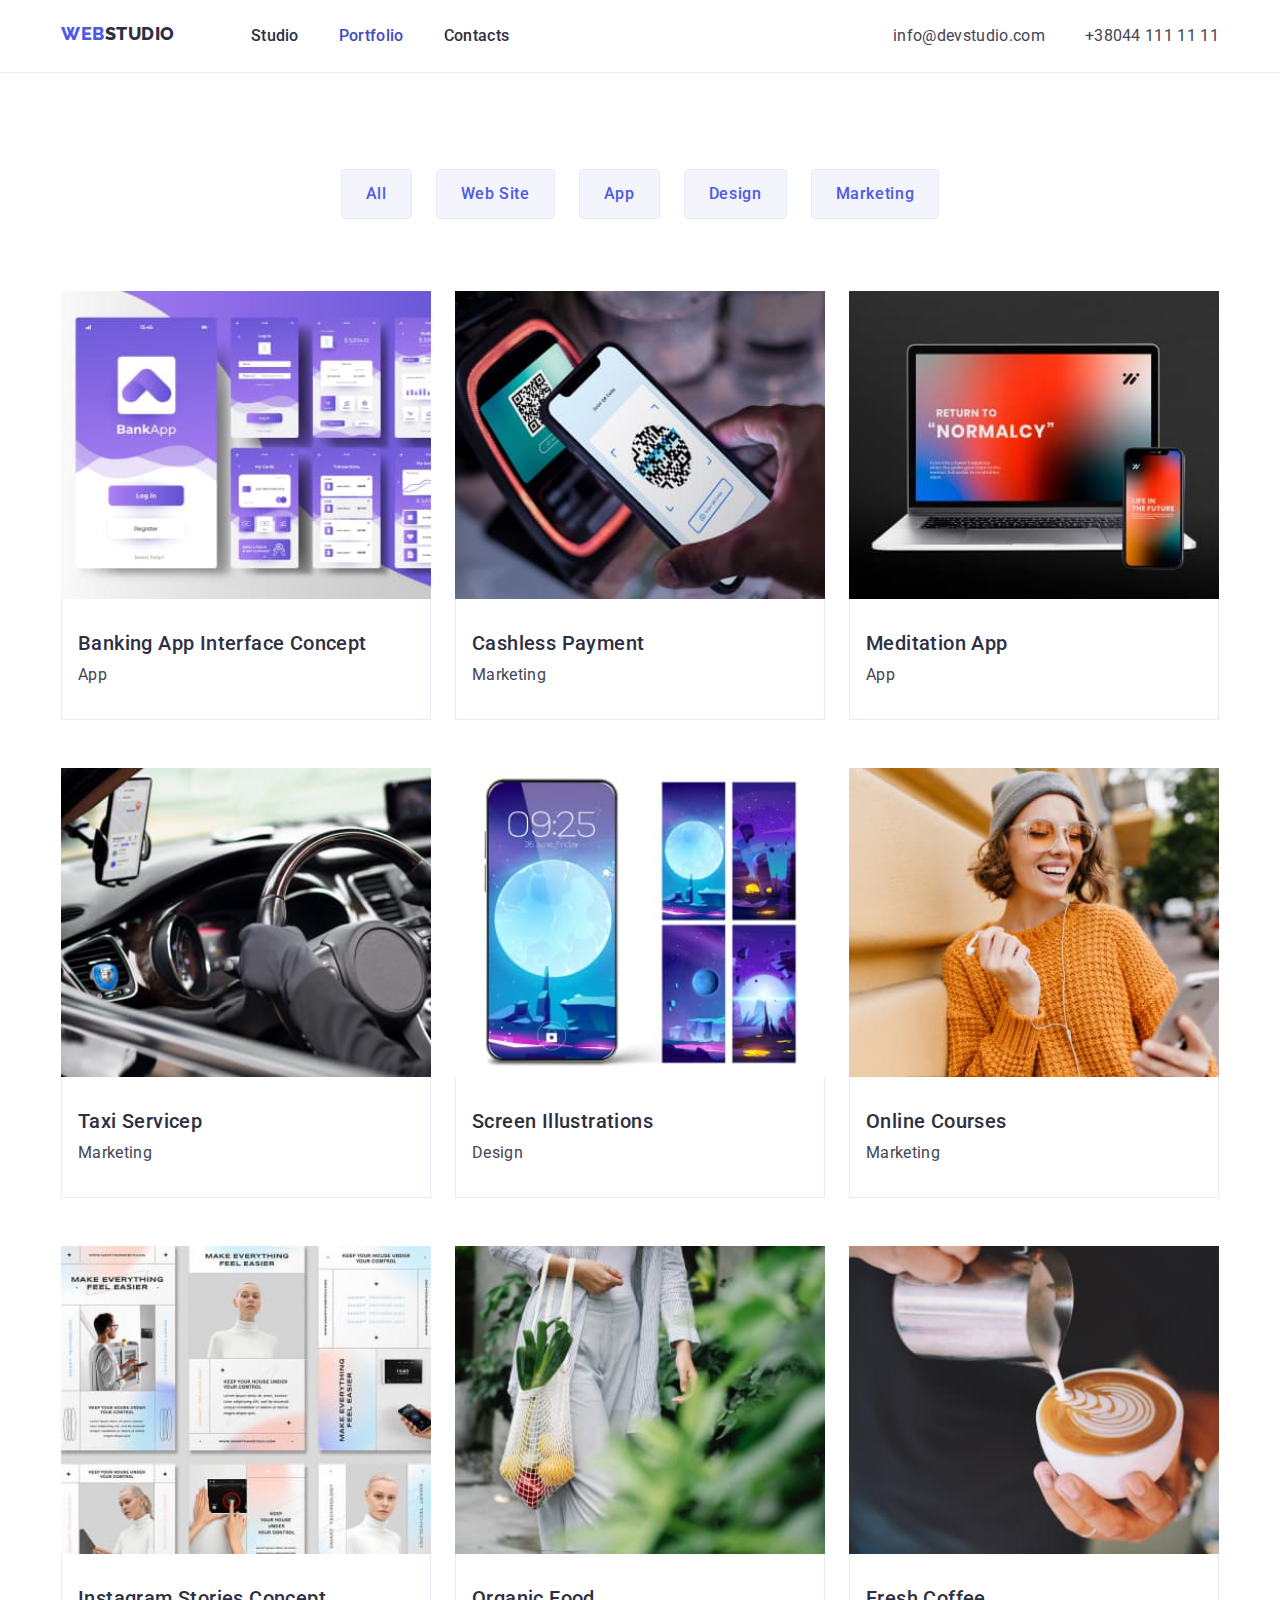
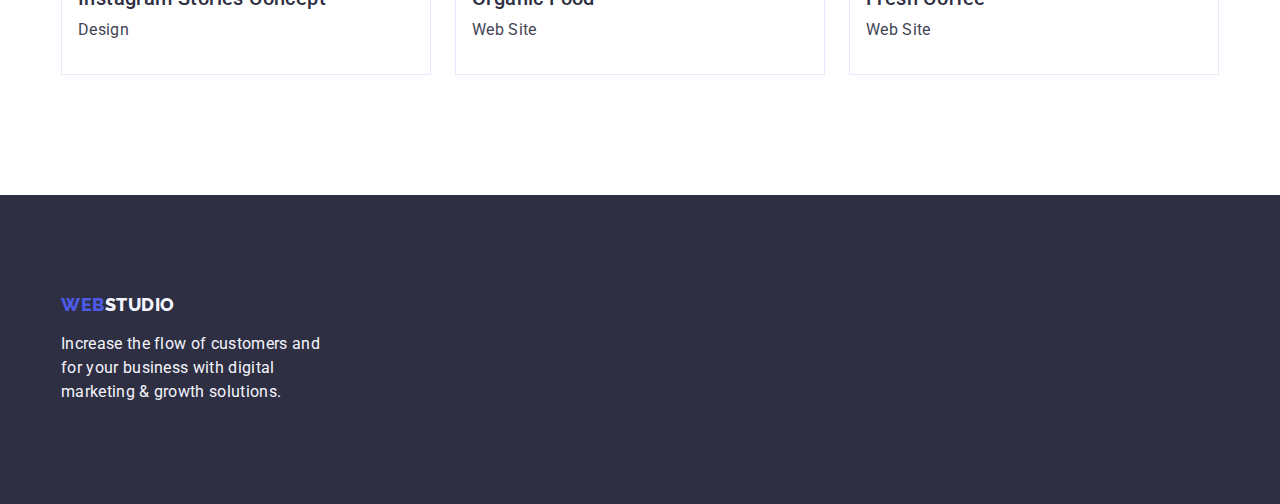
==== portfolio.html @ 0bf39c96 "copy-from-hw-03" ====
<!DOCTYPE html>
<html lang="en">
  <head>
    <meta charset="UTF-8" />
    <meta
      name="WebStudio"
      content="WebStudio Page Layout Home work for GoIT FSOn2_ph"
    />
    <title>WebStudio</title>

    <link rel="stylesheet" href="./css/styles.css" />
    <link
      rel="stylesheet"
      href="node_modules/modern-normalize/modern-normalize.css"
    />

    <link
      href="https://fonts.googleapis.com/css2?family=Raleway:wght@800&family=Roboto:wght@400;500;700;900&display=swap"
      rel="stylesheet"
    />
  </head>
  <body>
    <!-- Header Section -->

    <header class="section header-section">
      <div class="container container-header-section">
        <nav class="header-nav">
          <a class="logo" href="./index.html">
            <div class="container-logo">
              <span class="logo-web">Web</span>
              <span class="logo-studio">Studio</span>
            </div>
          </a>
          <ul class="header-nav-menu">
            <li class="header-nav-menu-item">
              <a class="header-nav-menu-item-link" href="./index.html"
                >Studio</a
              >
            </li>
            <li class="header-nav-menu-item active">
              <a class="header-nav-menu-item-link" href="./portfolio.html"
                >Portfolio</a
              >
            </li>
            <li class="header-nav-menu-item">
              <a class="header-nav-menu-item-link" href="/">Contacts </a>
            </li>
          </ul>
        </nav>
        <address class="address">
          <ul class="adress-detail-list">
            <li class="address-detail-list-item">
              <a
                class="adress-detail-list-item-link"
                href="mailto:info@devstudio.com"
                >info@devstudio.com</a
              >
            </li>
            <li class="address-detail-list-item">
              <a class="adress-detail-list-item-link" href="tel:+380441111111"
                >+38044 111 11 11</a
              >
            </li>
          </ul>
        </address>
      </div>
    </header>

    <!-- Main Section -->

    <main>
      <!-- Portfolio Filter Section -->

      <section class="section section-categories">
        <div class="container container-categories">
          <h2 class="section-categories-title">Filter Buttons</h2>
          <ul class="categories-list">
            <li class="categories-list-item">
              <button class="categories-list-item-button active" type="button">
                All
              </button>
            </li>
            <li class="categories-list-item">
              <button class="categories-list-item-button active" type="button">
                Web Site
              </button>
            </li>
            <li class="categories-list-item">
              <button class="categories-list-item-button active" type="button">
                App
              </button>
            </li>
            <li class="categories-list-item">
              <button class="categories-list-item-button active" type="button">
                Design
              </button>
            </li>
            <li class="categories-list-item">
              <button class="categories-list-item-button active" type="button">
                Marketing
              </button>
            </li>
          </ul>
        </div>
      </section>

      <!-- Portfolio Porject Card Section-->

      <section class="section section-projects">
        <div class="container container-projects">
          <h2 class="section-projects-title">Portfolio Porject Card</h2>
          <ul class="project-list">
            <li class="project-list-item">
              <img
                class="image-project-list"
                src="./images/banking-app-interface.jpg"
                alt="Banking App Interfacet"
                width="260"
              />
              <div class="container-project-content">
                <h3 class="project-list-item-title">
                  Banking App Interface Concept
                </h3>
                <p class="project-list-item-category">App</p>
              </div>
            </li>
            <li class="project-list-item">
              <img
                class="image-project-list"
                src="./images/cashless-payment.jpg"
                alt="Mobile Phone with QR Code"
                width="260"
              />
              <div class="container-project-content">
                <h3 class="project-list-item-title">Cashless Payment</h3>
                <p class="project-list-item-category">Marketing</p>
              </div>
            </li>
            <li class="project-list-item">
              <img
                class="image-project-list"
                src="./images/medication-app.jpg"
                alt="Desktop and Mobilephone with App"
                width="260"
              />
              <div class="container-project-content">
                <h3 class="project-list-item-title">Meditation App</h3>
                <p class="project-list-item-category">App</p>
              </div>
            </li>
            <li class="project-list-item">
              <img
                class="image-project-list"
                src="./images/taxi-service.jpg"
                alt="Taxi Dashboard"
                width="260"
              />
              <div class="container-project-content">
                <h3 class="project-list-item-title">Taxi Servicep</h3>
                <p class="project-list-item-category">Marketing</p>
              </div>
            </li>
            <li class="project-list-item">
              <img
                class="image-project-list"
                src="./images/screen-illustrations.jpg"
                alt="Mobilephone Screen"
                width="260"
              />
              <div class="container-project-content">
                <h3 class="project-list-item-title">Screen Illustrations</h3>
                <p class="project-list-item-category">Design</p>
              </div>
            </li>
            <li class="project-list-item">
              <img
                class="image-project-list"
                src="./images/online-courses.jpg"
                alt="A Laby Facing a Mobilephone"
                width="260"
              />
              <div class="container-project-content">
                <h3 class="project-list-item-title">Online Courses</h3>
                <p class="project-list-item-category">Marketing</p>
              </div>
            </li>
            <li class="project-list-item">
              <img
                class="image-project-list"
                src="./images/instagram-stories.jpg"
                alt="Instagram Post"
                width="260"
              />
              <div class="container-project-content">
                <h3 class="project-list-item-title">
                  Instagram Stories Concept
                </h3>
                <p class="project-list-item-category">Design</p>
              </div>
            </li>
            <li class="project-list-item">
              <img
                class="image-project-list"
                src="./images/organic-food.jpg"
                alt="Fruits in a Bag"
                width="260"
              />
              <div class="container-project-content">
                <h3 class="project-list-item-title">Organic Food</h3>
                <p class="project-list-item-category">Web Site</p>
              </div>
            </li>
            <li class="project-list-item">
              <img
                class="image-project-list"
                src="./images/fresh-coffee.jpg"
                alt="Cup of Coffee"
                width="260"
              />
              <div class="container-project-content">
                <h3 class="project-list-item-title">Fresh Coffee</h3>
                <p class="project-list-item-category">Web Site</p>
              </div>
            </li>
          </ul>
        </div>
      </section>
    </main>

    <!-- Footer Section -->

    <footer>
      <div class="container container-footer">
        <a class="logo" href="./index.html">
          <div class="container-logo">
            <span class="logo-web">Web</span>
            <span class="logo-studio-footer">Studio</span>
          </div>
        </a>
        <p class="footer-body">
          Increase the flow of customers and<br />for your business with
          digital<br />marketing & growth solutions.
        </p>
      </div>
    </footer>
  </body>
</html>
---- css/styles.css ----
*{
    margin: 0;
    padding: 0;
    box-sizing: border-box;
}
:root{
    --iris: #4d5ae5;
    --navyblue: #2e2f42;
    --black: black;
    --ocean: #404bbf;
    --white: #ffffff;
    --slate: #434455;
    --cornflower: #e7e9fc;
    --cloud: #f4f4fd;
    --green: #31d0aa;
    --lightslate: #8e8f99;
    --navybluemodal: #2e2f42;
    --grey: #2e2f42;
    --dairy: #fcfcfc;

}

/* Global Declaration */

body{
    font-family: "Roboto", sans-serif;
    color:var(--slate);
}
address{
    font-style: normal;
}
.container{
    width: 1158px;
    margin: 0 auto;
    flex-shrink: 0;
}
button{
    border: unset;
}
img{
    display: block;
    width: 100%;
}

/*Header*/

.header-section{
    border-bottom: 1px solid var(--cornflower);
    background: var(--white);
    padding: 24px 0;
}
.container-header-section{
    display: flex;
    justify-content: space-between;
    align-items: center;
}

/* Header Nav */

.header-nav{
    display: inline-flex;
    gap: 76px;
}

/* Logo */

.container-logo{
    display: inline-flex;
    align-items: center;
}
.logo{
    text-decoration: none;
    font-family: Raleway;
    font-size: 18px;
    font-weight: 800;
    line-height: 1.16em;
    letter-spacing: 0.54px;
    text-transform: uppercase;
}
.logo-web{
    color: var(--iris);
}
.logo-studio{
    color: var(--navyblue);
}

/* Header Nav Menu */

.header-nav-menu{
    list-style: none;
    display: inline-flex;
    align-items: flex-start;
    gap: 40px;
}
.header-nav-menu-item-link{
    color: var(--navyblue);
    text-decoration: none;
    /* Body Medium */
    font-size: 16px;
    font-weight: 500;
    line-height: 1.5em;
    letter-spacing: 0.32px;

}
.header-nav-menu-item-link:hover{
    color: var(--ocean);
}
.header-nav-menu-item-link:focus{
    color: var(--ocean);
}
.header-nav-menu-item-link:active{
    color: var(--ocean);
}
.header-nav-menu-item.active{
    --navyblue: #404BBF;
    color: var(--navyblue);
}

/* Header Address */

.adress-detail-list{
    list-style: none;
    display: flex;
    gap: 40px;
}
.adress-detail-list-item-link{
    /* Body */
    font-size: 16px;
    line-height: 1.5em;
    letter-spacing: 0.32px;
    color: var(--slate);
    text-decoration: none;
}
.adress-detail-list-item-link:hover{
    --slate: #404BBF;
    color: var(--slate);
}
.adress-detail-list-item-link:focus{
    --slate: #404BBF;
    color: var(--slate);
}
.adress-detail-list-item-link:active{
    --slate: #404BBF;
    color: var(--slate);
}

/* Index Main Body */ 

/* Hero Section */

.container-hero{
    display: flex;
    flex-direction: column;
    gap: 48px;
}
.hero{
    padding-top: 188px;
    padding-bottom: 188px;
    background-color: var(--navyblue);
}

.main-page-header{
    color: var(--white);
    text-align: center;
    font-size: 56px;
    line-height: 1.07em;
    letter-spacing: 1.12px;
}
.button-order-services{
    padding: 16px 32px;
    margin: 0 auto;

    cursor: pointer;
    border-radius: 4px;
    background: var(--iris);
    box-shadow: 0px 4px 4px 0px rgba(0, 0, 0, 0.15);


    /* Button Text */
    font-size: 16px;
    font-family: "Roboto", sans-serif;
    font-weight: 500;
    line-height: 1.5em;
    letter-spacing: 0.64px;
    color: var(--white);
}
.button-order-services:hover{
    background: var(--ocean);
    border-color: var(--ocean);
}
.button-order-services:focus{
    background: var(--ocean);
    border-color: var(--ocean);
}
.button-order-services:active{
    background: var(--ocean);
    border-color: var(--ocean);
}

/* Feature Section */

.section-features{
    padding-top: 120px;
    padding-bottom: 120px;
}
.container-features{
    display: flex;
}
.section-features-title{
    display: none;
}
.feature-list{
    list-style: none;
    display: inline-flex;
    gap: 24px;
}
.feature-list-item-title{
    /* Header 3 */
    margin-bottom: 8px;
    font-size: 20px;
    font-weight: 500;
    line-height: 1.2em;
    letter-spacing: 0.4px;
    color: var(--navyblue);
}
.feature-list-item-body{
    /* Body */
    color: var(--slate);
    font-size: 16px;
    line-height: 1.5em;
    letter-spacing: 0.32px;
}

/* What are we doing Section */

.container-services{
    display: block;
}
.section-services{
    padding-bottom: 120px;
}
.services-list{
    list-style: none;
    display: flex;
    justify-content: space-between;
    gap: 24px;
}
.section-services-title{
    margin-bottom: 72px;
    color: var(--navyblue);
    text-align: center;
        /* Header 2 */
    font-size: 36px;
    line-height: 1.11em;
    letter-spacing: 0.72px;
    text-transform: capitalize;
}

/* Our Team Section */

.container-team{
    display: block;
}
.section-team{
    background-color: var(--cloud);
    padding-top: 120px;
    padding-bottom: 120px;
}
.section-team-title{
    text-align: center;
    margin-bottom: 72px;
    color: var(--navyblue);
        /* Header 2 */
    font-size: 36px;
    line-height: 1.11em;
    letter-spacing: 0.72px;
    text-transform: capitalize;
}
.team-list{
    display: flex;
    gap: 24px;
    justify-content: space-between;
    list-style: none;
}
.team-list-item{
    display: block;
    border-radius: 0px 0px 4px 4px;
    background: var(--white);
    box-shadow: 0px 2px 1px 0px 
    rgba(46, 47, 66, 0.08), 0px 1px 1px 0px 
    rgba(46, 47, 66, 0.16), 0px 1px 6px 0px
    rgba(46, 47, 66, 0.08);
}
.container-team-list-content{
    padding-top: 32px;
    padding-bottom: 32px;
}
.team-list-item-title{
    margin-bottom: 8px;
    text-align: center;
    color: var(--navyblue);
        /* Header 3 */
    font-size: 20px;
    font-weight: 500;
    line-height: 1.2em;
    letter-spacing: 0.4px;
}
.team-list-item-body{
    text-align: center;
        /* Body */
    color: var(--slate);
    font-size: 16px;
    line-height: 1.5em;
    letter-spacing: 0.32px;

}

/* Footer */

footer{
    background-color: var(--navyblue);
    padding-top: 100px;
    padding-bottom: 100px;
    padding-left: 0px;
}
.section-footer{
    display: block;
}
.footer-body{
    margin-top: 16px;
    color:var(--cloud);
        /* Body */
    font-size: 16px;
    line-height: 1.5em;
    letter-spacing: 0.32px;
}
.logo-studio-footer{
    color: var(--cloud);
    font-family: Raleway;
    font-size: 18px;
    font-weight: 800;
    line-height: 1.16em;
    letter-spacing: 0.54px;
    text-transform: uppercase;
}

/* Portfolio Page */

/* Main */

/* Filter Section */

.section-categories{
    padding-top: 96px;
    padding-bottom: 72px;
}
.container-categories{
    background-color: var(--white);
}
.section-categories-title{
    display: none;
}
.categories-list{
    display: flex;
    gap: 24px;
    justify-content: center;
    list-style: none;
}
.categories-list-item-button{
    display: flex;
    padding: 12px 24px;
    justify-content: center;
    align-items: center;

    cursor: pointer;
    border-radius: 4px;
    border: 1px solid var(--cornflower);
    background: var(--cloud);

    color: var(--iris);
    text-align: center;
        /* Button Text */
    font-size: 16px;
    font-family: "Roboto", sans-serif;
    font-weight: 500;
    line-height: 1.5em;
    letter-spacing: 0.64px;
}
.categories-list-item-button:hover{
    --iris:#FFF;
    color: var(--iris);

    background: var(--ocean);
    border-color: var(--ocean);

    box-shadow: 0px 2px 2px 0px rgba(0, 0, 0, 0.12), 
     0px 2px 1px 0px  rgba(0, 0, 0, 0.08), 
     0px 3px 1px 0px  rgba(0, 0, 0, 0.10);
}  
.categories-list-item-button:active{
    --iris: #FFF;
    color: var(--iris);

    background: var(--ocean);
    border-color: var(--ocean);

    box-shadow: 0px 2px 2px 0px rgba(0, 0, 0, 0.12),
        0px 2px 1px 0px rgba(0, 0, 0, 0.08),
        0px 3px 1px 0px rgba(0, 0, 0, 0.10);
}
.categories-list-item-button:focus{
    --iris: #FFF;
    color: var(--iris);

    background: var(--ocean);
    border-color: var(--ocean);

    box-shadow: 0px 2px 2px 0px rgba(0, 0, 0, 0.12),
        0px 2px 1px 0px rgba(0, 0, 0, 0.08),
        0px 3px 1px 0px rgba(0, 0, 0, 0.10);
}

/* Project Card Section */

.section-projects{
    padding-bottom: 120px;
    background-color: var(--white);
}
.section-projects-title{
    display: none;
}
.container-project-content{
    padding-top: 32px;
    padding-bottom: 32px;
    padding-left: 16px;
    border: 1px solid var(--cornflower);
    border-top: unset;
}
.project-list{
    display: flex;
    flex-wrap: wrap;
    justify-content: space-between;
    row-gap: 48px;
    list-style: none;
}
.project-list-item{
    width: 370px;
    gap: 24px;
    background: var(--white);
}
.project-list-item-title{
    margin-bottom: 8px;
    color: var(--navyblue);
        /* Header 3 */
    font-size: 20px;
    font-weight: 500;
    line-height: 1.2em;
    letter-spacing: 0.4px;
}
.project-list-item-category{
    /* Body */
    color: var(--slate);
    font-size: 16px;
    line-height: 1.5em;
    letter-spacing: 0.32px;
}
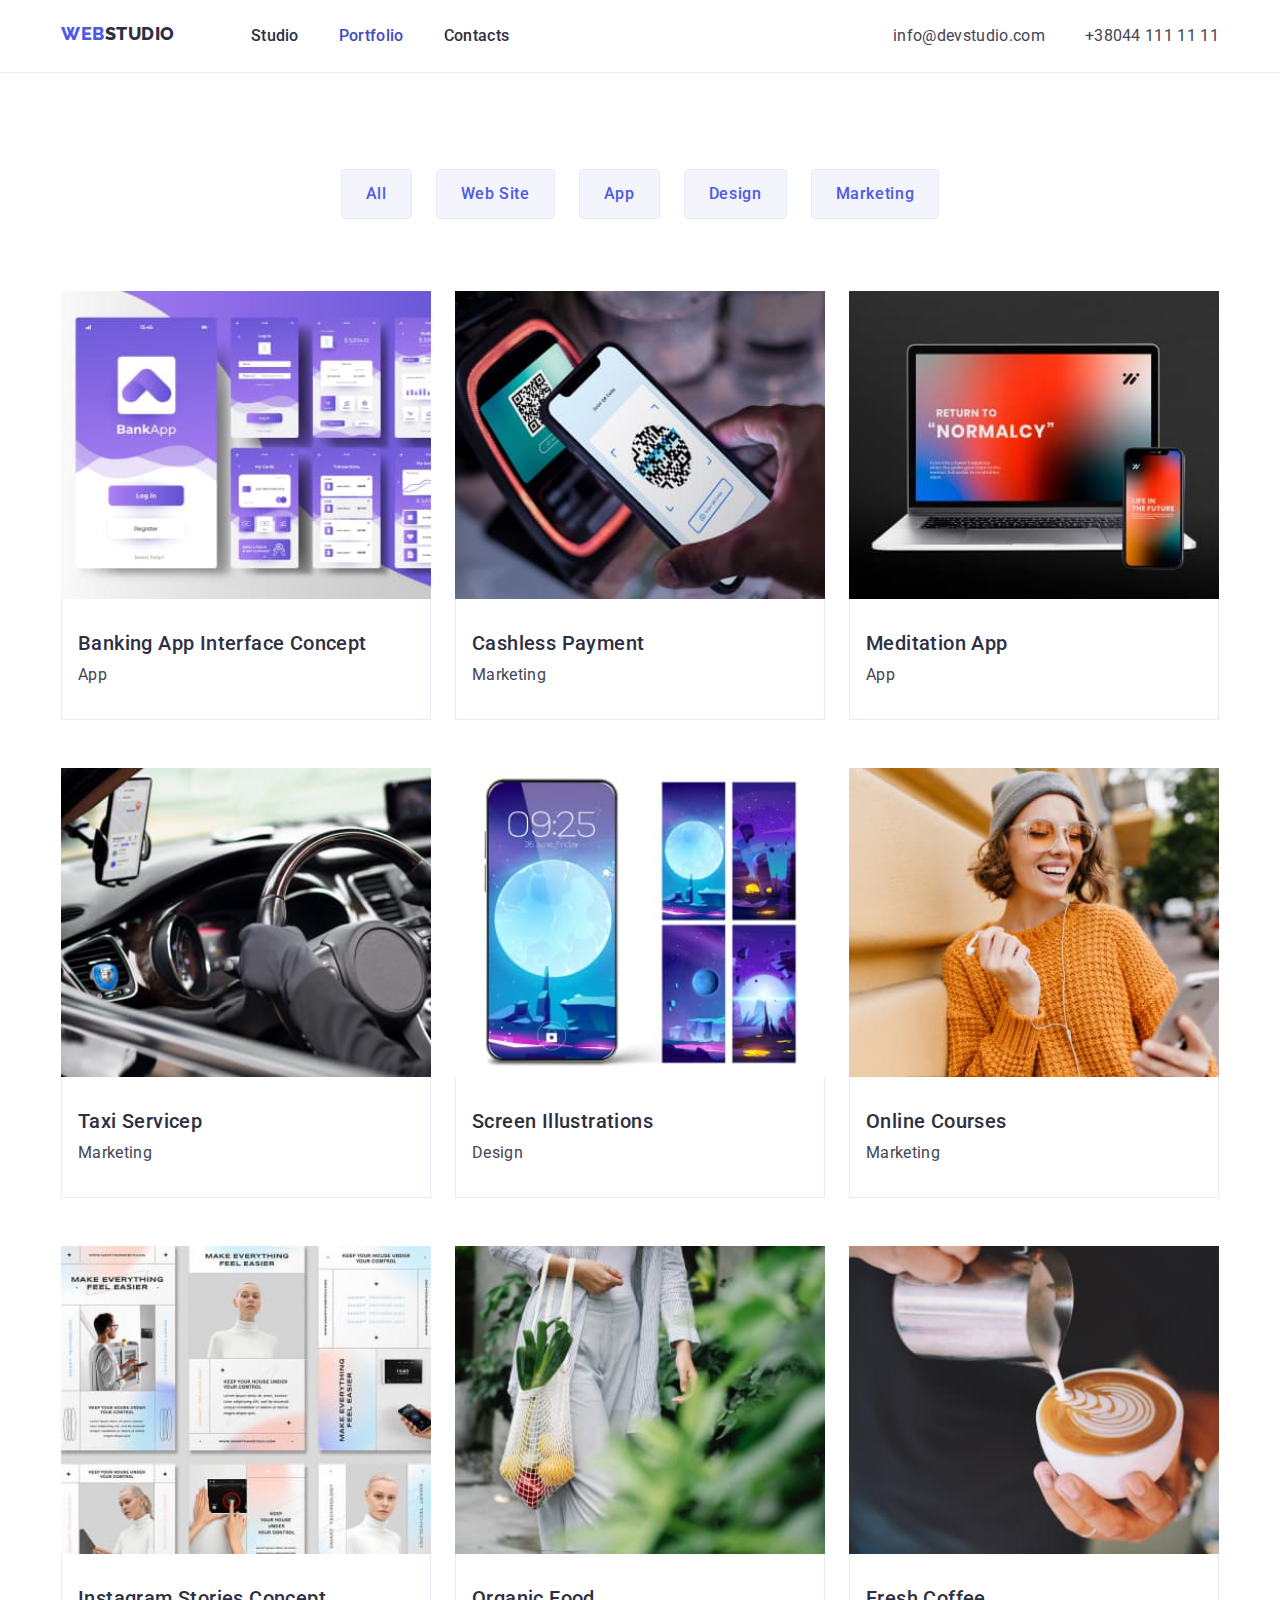
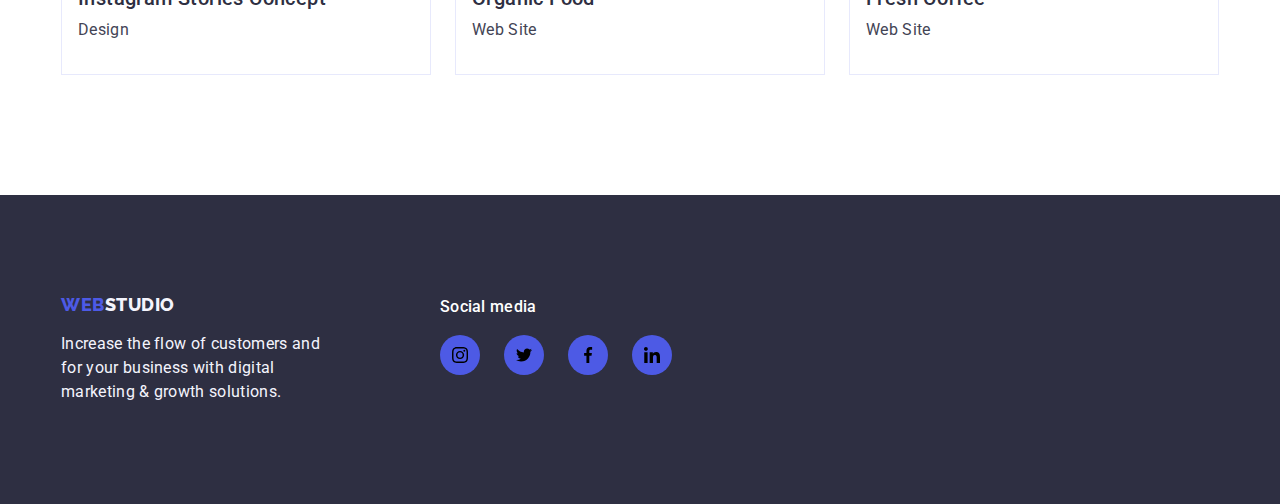
==== commit 7a3d78cb: "homework04" ====
--- a/portfolio.html
+++ b/portfolio.html
@@ -229,18 +229,45 @@
 
     <!-- Footer Section -->
 
-    <footer>
+    <footer class="section section-footer">
       <div class="container container-footer">
-        <a class="logo" href="./index.html">
-          <div class="container-logo">
-            <span class="logo-web">Web</span>
-            <span class="logo-studio-footer">Studio</span>
-          </div>
-        </a>
-        <p class="footer-body">
-          Increase the flow of customers and<br />for your business with
-          digital<br />marketing & growth solutions.
-        </p>
+        <div class="container container-tagline">
+          <a class="logo" href="./index.html">
+            <div class="container-logo">
+              <span class="logo-web">Web</span>
+              <span class="logo-studio-footer">Studio</span>
+            </div>
+          </a>
+          <p class="footer-body">
+            Increase the flow of customers and<br />for your business with
+            digital<br />marketing & growth solutions.
+          </p>
+        </div>
+        <div class="container container-socialmedia">
+          <p class="socialmedia-footer">Social media</p>
+          <ul class="socialmedia-links-footer">
+            <li class="socialmedia-links-footer-listitem">
+              <svg width="16" height="16">
+                <use href="./images/icons.svg#instagram"></use>
+              </svg>
+            </li>
+            <li class="socialmedia-links-footer-listitem">
+              <svg width="16" height="16">
+                <use href="./images/icons.svg#twitter"></use>
+              </svg>
+            </li>
+            <li class="socialmedia-links-footer-listitem">
+              <svg width="16" height="16">
+                <use href="./images/icons.svg#facebook"></use>
+              </svg>
+            </li>
+            <li class="socialmedia-links-footer-listitem">
+              <svg width="16" height="16">
+                <use href="./images/icons.svg#linkedin"></use>
+              </svg>
+            </li>
+          </ul>
+        </div>
       </div>
     </footer>
   </body>
--- a/css/styles.css
+++ b/css/styles.css
@@ -1,347 +1,485 @@
-*{
-    margin: 0;
-    padding: 0;
-    box-sizing: border-box;
-}
-:root{
-    --iris: #4d5ae5;
-    --navyblue: #2e2f42;
-    --black: black;
-    --ocean: #404bbf;
-    --white: #ffffff;
-    --slate: #434455;
-    --cornflower: #e7e9fc;
-    --cloud: #f4f4fd;
-    --green: #31d0aa;
-    --lightslate: #8e8f99;
-    --navybluemodal: #2e2f42;
-    --grey: #2e2f42;
-    --dairy: #fcfcfc;
-
+* {
+  margin: 0;
+  padding: 0;
+  box-sizing: border-box;
+}
+:root {
+  --iris: #4d5ae5;
+  --navyblue: #2e2f42;
+  --black: black;
+  --ocean: #404bbf;
+  --white: #ffffff;
+  --slate: #434455;
+  --cornflower: #e7e9fc;
+  --cloud: #f4f4fd;
+  --green: #31d0aa;
+  --lightslate: #8e8f99;
+  --navybluemodal: #2e2f42;
+  --grey: #2e2f42;
+  --dairy: #fcfcfc;
 }
 
 /* Global Declaration */
 
-body{
-    font-family: "Roboto", sans-serif;
-    color:var(--slate);
-}
-address{
-    font-style: normal;
-}
-.container{
-    width: 1158px;
-    margin: 0 auto;
-    flex-shrink: 0;
-}
-button{
-    border: unset;
-}
-img{
-    display: block;
-    width: 100%;
+body {
+  font-family: "Roboto", sans-serif;
+  color: var(--slate);
+}
+address {
+  font-style: normal;
+}
+.container {
+  width: 1158px;
+  margin: 0 auto;
+  flex-shrink: 0;
+}
+button {
+  border: unset;
+}
+img {
+  display: block;
+  width: 100%;
 }
 
 /*Header*/
 
-.header-section{
-    border-bottom: 1px solid var(--cornflower);
-    background: var(--white);
-    padding: 24px 0;
-}
-.container-header-section{
-    display: flex;
-    justify-content: space-between;
-    align-items: center;
+.header-section {
+  border-bottom: 1px solid var(--cornflower);
+  background: var(--white);
+  padding: 24px 0;
+}
+.container-header-section {
+  display: flex;
+  justify-content: space-between;
+  align-items: center;
 }
 
 /* Header Nav */
 
-.header-nav{
-    display: inline-flex;
-    gap: 76px;
+.header-nav {
+  display: inline-flex;
+  gap: 76px;
 }
 
 /* Logo */
 
-.container-logo{
-    display: inline-flex;
-    align-items: center;
-}
-.logo{
-    text-decoration: none;
-    font-family: Raleway;
-    font-size: 18px;
-    font-weight: 800;
-    line-height: 1.16em;
-    letter-spacing: 0.54px;
-    text-transform: uppercase;
-}
-.logo-web{
-    color: var(--iris);
-}
-.logo-studio{
-    color: var(--navyblue);
+.container-logo {
+  display: inline-flex;
+  align-items: center;
+}
+.logo {
+  text-decoration: none;
+  font-family: Raleway;
+  font-size: 18px;
+  font-weight: 800;
+  line-height: 1.16em;
+  letter-spacing: 0.54px;
+  text-transform: uppercase;
+}
+.logo-web {
+  color: var(--iris);
+}
+.logo-studio {
+  color: var(--navyblue);
 }
 
 /* Header Nav Menu */
 
-.header-nav-menu{
-    list-style: none;
-    display: inline-flex;
-    align-items: flex-start;
-    gap: 40px;
-}
-.header-nav-menu-item-link{
-    color: var(--navyblue);
-    text-decoration: none;
-    /* Body Medium */
-    font-size: 16px;
-    font-weight: 500;
-    line-height: 1.5em;
-    letter-spacing: 0.32px;
-
-}
-.header-nav-menu-item-link:hover{
-    color: var(--ocean);
-}
-.header-nav-menu-item-link:focus{
-    color: var(--ocean);
-}
-.header-nav-menu-item-link:active{
-    color: var(--ocean);
-}
-.header-nav-menu-item.active{
-    --navyblue: #404BBF;
-    color: var(--navyblue);
+.header-nav-menu {
+  list-style: none;
+  display: inline-flex;
+  align-items: flex-start;
+  gap: 40px;
+}
+.header-nav-menu-item-link {
+  color: var(--navyblue);
+  text-decoration: none;
+  /* Body Medium */
+  font-size: 16px;
+  font-weight: 500;
+  line-height: 1.5em;
+  letter-spacing: 0.32px;
+}
+.header-nav-menu-item-link:hover {
+  color: var(--ocean);
+}
+.header-nav-menu-item-link:focus {
+  color: var(--ocean);
+}
+.header-nav-menu-item-link:active {
+  color: var(--ocean);
+}
+.header-nav-menu-item.active {
+  --navyblue: #404bbf;
+  color: var(--navyblue);
 }
 
 /* Header Address */
 
-.adress-detail-list{
-    list-style: none;
-    display: flex;
-    gap: 40px;
-}
-.adress-detail-list-item-link{
-    /* Body */
-    font-size: 16px;
-    line-height: 1.5em;
-    letter-spacing: 0.32px;
-    color: var(--slate);
-    text-decoration: none;
-}
-.adress-detail-list-item-link:hover{
-    --slate: #404BBF;
-    color: var(--slate);
-}
-.adress-detail-list-item-link:focus{
-    --slate: #404BBF;
-    color: var(--slate);
-}
-.adress-detail-list-item-link:active{
-    --slate: #404BBF;
-    color: var(--slate);
-}
-
-/* Index Main Body */ 
+.adress-detail-list {
+  list-style: none;
+  display: flex;
+  gap: 40px;
+}
+.adress-detail-list-item-link {
+  /* Body */
+  font-size: 16px;
+  line-height: 1.5em;
+  letter-spacing: 0.32px;
+  color: var(--slate);
+  text-decoration: none;
+}
+.adress-detail-list-item-link:hover {
+  --slate: #404bbf;
+  color: var(--slate);
+}
+.adress-detail-list-item-link:focus {
+  --slate: #404bbf;
+  color: var(--slate);
+}
+.adress-detail-list-item-link:active {
+  --slate: #404bbf;
+  color: var(--slate);
+}
+
+/* Index Main Body */
 
 /* Hero Section */
 
-.container-hero{
-    display: flex;
-    flex-direction: column;
-    gap: 48px;
-}
-.hero{
-    padding-top: 188px;
-    padding-bottom: 188px;
-    background-color: var(--navyblue);
-}
-
-.main-page-header{
-    color: var(--white);
-    text-align: center;
-    font-size: 56px;
-    line-height: 1.07em;
-    letter-spacing: 1.12px;
-}
-.button-order-services{
-    padding: 16px 32px;
-    margin: 0 auto;
-
-    cursor: pointer;
-    border-radius: 4px;
-    background: var(--iris);
-    box-shadow: 0px 4px 4px 0px rgba(0, 0, 0, 0.15);
-
-
-    /* Button Text */
-    font-size: 16px;
-    font-family: "Roboto", sans-serif;
-    font-weight: 500;
-    line-height: 1.5em;
-    letter-spacing: 0.64px;
-    color: var(--white);
-}
-.button-order-services:hover{
-    background: var(--ocean);
-    border-color: var(--ocean);
-}
-.button-order-services:focus{
-    background: var(--ocean);
-    border-color: var(--ocean);
-}
-.button-order-services:active{
-    background: var(--ocean);
-    border-color: var(--ocean);
+.container-hero {
+  display: flex;
+  flex-direction: column;
+  gap: 48px;
+}
+.hero {
+  display: flex;
+  padding-top: 188px;
+  padding-bottom: 188px;
+  background-image: linear-gradient(
+      to right,
+      rgba(46, 47, 66, 0.6),
+      rgba(46, 47, 66, 0.7)
+    ),
+    url(../images/people-office.jpg);
+  background-size: cover, contain;
+  background-position: center, center;
+  background-repeat: no-repeat, no-repeat;
+  box-shadow: 0px 4px 4px 0px rgba(0, 0, 0, 0.25);
+}
+
+.main-page-header {
+  color: var(--white);
+  text-align: center;
+  font-size: 56px;
+  line-height: 1.07em;
+  letter-spacing: 1.12px;
+}
+.button-order-services {
+  padding: 16px 32px;
+  margin: 0 auto;
+
+  cursor: pointer;
+  border-radius: 4px;
+  background: var(--iris);
+  box-shadow: 0px 4px 4px 0px rgba(0, 0, 0, 0.15);
+
+  /* Button Text */
+  font-size: 16px;
+  font-family: "Roboto", sans-serif;
+  font-weight: 500;
+  line-height: 1.5em;
+  letter-spacing: 0.64px;
+  color: var(--white);
+}
+.button-order-services:hover {
+  background: var(--ocean);
+  border-color: var(--ocean);
+}
+.button-order-services:focus {
+  background: var(--ocean);
+  border-color: var(--ocean);
+}
+.button-order-services:active {
+  background: var(--ocean);
+  border-color: var(--ocean);
 }
 
 /* Feature Section */
 
-.section-features{
-    padding-top: 120px;
-    padding-bottom: 120px;
-}
-.container-features{
-    display: flex;
-}
-.section-features-title{
-    display: none;
-}
-.feature-list{
-    list-style: none;
-    display: inline-flex;
-    gap: 24px;
-}
-.feature-list-item-title{
-    /* Header 3 */
-    margin-bottom: 8px;
-    font-size: 20px;
-    font-weight: 500;
-    line-height: 1.2em;
-    letter-spacing: 0.4px;
-    color: var(--navyblue);
-}
-.feature-list-item-body{
-    /* Body */
-    color: var(--slate);
-    font-size: 16px;
-    line-height: 1.5em;
-    letter-spacing: 0.32px;
+.section-features {
+  padding-top: 120px;
+  padding-bottom: 120px;
+}
+.container-features {
+  display: flex;
+}
+.section-features-title {
+  display: none;
+}
+.feature-list {
+  list-style: none;
+  display: inline-flex;
+  gap: 24px;
+}
+.feature-list-item {
+  width: 264;
+}
+.svg-features {
+  display: flex;
+  justify-content: center;
+  align-items: center;
+  box-sizing: content-box;
+  padding: 24px 100px;
+  border-radius: 4px;
+  background-color: var(--cloud);
+  margin-bottom: 8px;
+  fill: var(--navyblue);
+}
+.feature-list-item-title {
+  /* Header 3 */
+  margin-bottom: 8px;
+  font-size: 20px;
+  font-weight: 500;
+  line-height: 1.2em;
+  letter-spacing: 0.4px;
+  color: var(--navyblue);
+}
+.feature-list-item-body {
+  /* Body */
+  color: var(--slate);
+  font-size: 16px;
+  line-height: 1.5em;
+  letter-spacing: 0.32px;
 }
 
 /* What are we doing Section */
 
-.container-services{
-    display: block;
-}
-.section-services{
-    padding-bottom: 120px;
-}
-.services-list{
-    list-style: none;
-    display: flex;
-    justify-content: space-between;
-    gap: 24px;
-}
-.section-services-title{
-    margin-bottom: 72px;
-    color: var(--navyblue);
-    text-align: center;
-        /* Header 2 */
-    font-size: 36px;
-    line-height: 1.11em;
-    letter-spacing: 0.72px;
-    text-transform: capitalize;
+.container-services {
+  display: block;
+}
+.section-services {
+  padding-bottom: 120px;
+}
+.services-list {
+  list-style: none;
+  display: flex;
+  justify-content: space-between;
+  gap: 24px;
+}
+.section-services-title {
+  margin-bottom: 72px;
+  color: var(--navyblue);
+  text-align: center;
+  /* Header 2 */
+  font-size: 36px;
+  line-height: 1.11em;
+  letter-spacing: 0.72px;
+  text-transform: capitalize;
 }
 
 /* Our Team Section */
 
-.container-team{
-    display: block;
-}
-.section-team{
-    background-color: var(--cloud);
-    padding-top: 120px;
-    padding-bottom: 120px;
-}
-.section-team-title{
-    text-align: center;
-    margin-bottom: 72px;
-    color: var(--navyblue);
-        /* Header 2 */
-    font-size: 36px;
-    line-height: 1.11em;
-    letter-spacing: 0.72px;
-    text-transform: capitalize;
-}
-.team-list{
-    display: flex;
-    gap: 24px;
-    justify-content: space-between;
-    list-style: none;
-}
-.team-list-item{
-    display: block;
-    border-radius: 0px 0px 4px 4px;
-    background: var(--white);
-    box-shadow: 0px 2px 1px 0px 
-    rgba(46, 47, 66, 0.08), 0px 1px 1px 0px 
-    rgba(46, 47, 66, 0.16), 0px 1px 6px 0px
-    rgba(46, 47, 66, 0.08);
-}
-.container-team-list-content{
-    padding-top: 32px;
-    padding-bottom: 32px;
-}
-.team-list-item-title{
-    margin-bottom: 8px;
-    text-align: center;
-    color: var(--navyblue);
-        /* Header 3 */
-    font-size: 20px;
-    font-weight: 500;
-    line-height: 1.2em;
-    letter-spacing: 0.4px;
-}
-.team-list-item-body{
-    text-align: center;
-        /* Body */
-    color: var(--slate);
-    font-size: 16px;
-    line-height: 1.5em;
-    letter-spacing: 0.32px;
-
+.container-team {
+  display: block;
+}
+.section-team {
+  background-color: var(--cloud);
+  padding-top: 120px;
+  padding-bottom: 120px;
+}
+.section-team-title {
+  text-align: center;
+  margin-bottom: 72px;
+  color: var(--navyblue);
+  /* Header 2 */
+  font-size: 36px;
+  line-height: 1.11em;
+  letter-spacing: 0.72px;
+  text-transform: capitalize;
+}
+.team-list {
+  display: flex;
+  gap: 24px;
+  justify-content: space-between;
+  list-style: none;
+}
+.team-list-item {
+  display: block;
+  border-radius: 0px 0px 4px 4px;
+  background: var(--white);
+  box-shadow: 0px 2px 1px 0px rgba(46, 47, 66, 0.08),
+    0px 1px 1px 0px rgba(46, 47, 66, 0.16),
+    0px 1px 6px 0px rgba(46, 47, 66, 0.08);
+}
+.container-team-list-content {
+  padding-top: 32px;
+  padding-bottom: 32px;
+}
+.team-list-item-title {
+  margin-bottom: 8px;
+  text-align: center;
+  color: var(--navyblue);
+  /* Header 3 */
+  font-size: 20px;
+  font-weight: 500;
+  line-height: 1.2em;
+  letter-spacing: 0.4px;
+}
+.team-list-item-body {
+  text-align: center;
+  margin-bottom: 8px;
+  /* Body */
+  color: var(--slate);
+  font-size: 16px;
+  line-height: 1.5em;
+  letter-spacing: 0.32px;
+}
+.socialmedia-links-team {
+  list-style: none;
+  display: flex;
+  justify-content: center;
+  gap: 24px;
+}
+.socialmedia-links-team-listitem {
+  display: flex;
+  align-items: center;
+  justify-content: center;
+  width: 40px;
+  height: 40px;
+  background-color: var(--iris);
+  border-radius: 20px;
+}
+.icon-socialmedia-link {
+  fill: var(--cloud);
+}
+.socialmedia-links-team-listitem:hover {
+  background-color: var(--ocean);
+}
+.socialmedia-links-team-listitem:focus {
+  background-color: var(--ocean);
+}
+
+/* Customer Section */
+
+.section-customer {
+  background-color: var(--white);
+  padding-top: 120px;
+  padding-bottom: 120px;
+}
+.container-customer {
+  display: block;
+}
+.section-customer-title {
+  color: var(--navyblue);
+  text-align: center;
+  margin-bottom: 72px;
+
+  /* Header 2 */
+  font-size: 36px;
+  font-weight: 700;
+  line-height: 1.1em;
+  letter-spacing: 0.72px;
+  text-transform: capitalize;
+}
+.customer-list {
+  display: flex;
+  gap: 24px;
+  justify-content: space-between;
+  list-style: none;
+}
+.customer-listitem {
+  display: flex;
+  align-items: center;
+  justify-content: center;
+}
+.icon-customer {
+  box-sizing: content-box;
+  padding: 16px 32px;
+  border-radius: 4px;
+  fill: var(--lightslate);
+  border: 1px solid var(--lightslate);
+}
+.icon-customer:hover {
+  fill: var(--ocean);
+  border: 1px solid var(--ocean);
+}
+.icon-customer:focus {
+  fill: var(--ocean);
+  border: 1px solid var(--ocean);
 }
 
 /* Footer */
 
-footer{
-    background-color: var(--navyblue);
-    padding-top: 100px;
-    padding-bottom: 100px;
-    padding-left: 0px;
-}
-.section-footer{
-    display: block;
-}
-.footer-body{
-    margin-top: 16px;
-    color:var(--cloud);
-        /* Body */
-    font-size: 16px;
-    line-height: 1.5em;
-    letter-spacing: 0.32px;
-}
-.logo-studio-footer{
-    color: var(--cloud);
-    font-family: Raleway;
-    font-size: 18px;
-    font-weight: 800;
-    line-height: 1.16em;
-    letter-spacing: 0.54px;
-    text-transform: uppercase;
+footer {
+  background-color: var(--navyblue);
+}
+.section-footer {
+  padding-top: 100px;
+  padding-bottom: 100px;
+}
+.container-footer {
+  display: flex;
+  padding-left: 0px;
+  justify-content: flex-start;
+  align-items: flex-start;
+  gap: 120px;
+}
+.container-tagline {
+  display: block;
+  width: auto;
+  margin: 0;
+  padding: 0 0;
+}
+.footer-body {
+  margin-top: 16px;
+  color: var(--cloud);
+  /* Body */
+  font-size: 16px;
+  line-height: 1.5em;
+  letter-spacing: 0.32px;
+}
+.logo-studio-footer {
+  color: var(--cloud);
+  font-family: Raleway;
+  font-size: 18px;
+  font-weight: 800;
+  line-height: 1.16em;
+  letter-spacing: 0.54px;
+  text-transform: uppercase;
+}
+.container-socialmedia {
+  display: block;
+  width: auto;
+  margin: 0;
+}
+.socialmedia-footer {
+  color: var(--white);
+  margin-bottom: 16px;
+  /* Body Medium */
+  font-size: 16px;
+  font-weight: 500;
+  line-height: 1.5em;
+  letter-spacing: 0.32px;
+}
+.socialmedia-links-footer {
+  list-style: none;
+  display: flex;
+  gap: 24px;
+}
+.socialmedia-links-footer-listitem {
+  display: inline-flex;
+  align-items: center;
+  justify-content: center;
+  width: 40px;
+  height: 40px;
+  background-color: var(--iris);
+  border-radius: 20px;
+}
+.socialmedia-links-footer-listitem:hover {
+  background-color: var(--green);
+}
+.socialmedia-links-footer-listitem:focus {
+  background-color: var(--green);
 }
 
 /* Portfolio Page */
@@ -350,117 +488,120 @@
 
 /* Filter Section */
 
-.section-categories{
-    padding-top: 96px;
-    padding-bottom: 72px;
-}
-.container-categories{
-    background-color: var(--white);
-}
-.section-categories-title{
-    display: none;
-}
-.categories-list{
-    display: flex;
-    gap: 24px;
-    justify-content: center;
-    list-style: none;
-}
-.categories-list-item-button{
-    display: flex;
-    padding: 12px 24px;
-    justify-content: center;
-    align-items: center;
-
-    cursor: pointer;
-    border-radius: 4px;
-    border: 1px solid var(--cornflower);
-    background: var(--cloud);
-
-    color: var(--iris);
-    text-align: center;
-        /* Button Text */
-    font-size: 16px;
-    font-family: "Roboto", sans-serif;
-    font-weight: 500;
-    line-height: 1.5em;
-    letter-spacing: 0.64px;
-}
-.categories-list-item-button:hover{
-    --iris:#FFF;
-    color: var(--iris);
-
-    background: var(--ocean);
-    border-color: var(--ocean);
-
-    box-shadow: 0px 2px 2px 0px rgba(0, 0, 0, 0.12), 
-     0px 2px 1px 0px  rgba(0, 0, 0, 0.08), 
-     0px 3px 1px 0px  rgba(0, 0, 0, 0.10);
-}  
-.categories-list-item-button:active{
-    --iris: #FFF;
-    color: var(--iris);
-
-    background: var(--ocean);
-    border-color: var(--ocean);
-
-    box-shadow: 0px 2px 2px 0px rgba(0, 0, 0, 0.12),
-        0px 2px 1px 0px rgba(0, 0, 0, 0.08),
-        0px 3px 1px 0px rgba(0, 0, 0, 0.10);
-}
-.categories-list-item-button:focus{
-    --iris: #FFF;
-    color: var(--iris);
-
-    background: var(--ocean);
-    border-color: var(--ocean);
-
-    box-shadow: 0px 2px 2px 0px rgba(0, 0, 0, 0.12),
-        0px 2px 1px 0px rgba(0, 0, 0, 0.08),
-        0px 3px 1px 0px rgba(0, 0, 0, 0.10);
+.section-categories {
+  padding-top: 96px;
+  padding-bottom: 72px;
+}
+.container-categories {
+  background-color: var(--white);
+}
+.section-categories-title {
+  display: none;
+}
+.categories-list {
+  display: flex;
+  gap: 24px;
+  justify-content: center;
+  list-style: none;
+}
+.categories-list-item-button {
+  display: flex;
+  padding: 12px 24px;
+  justify-content: center;
+  align-items: center;
+
+  cursor: pointer;
+  border-radius: 4px;
+  border: 1px solid var(--cornflower);
+  background: var(--cloud);
+
+  color: var(--iris);
+  text-align: center;
+  /* Button Text */
+  font-size: 16px;
+  font-family: "Roboto", sans-serif;
+  font-weight: 500;
+  line-height: 1.5em;
+  letter-spacing: 0.64px;
+}
+.categories-list-item-button:hover {
+  --iris: #fff;
+  color: var(--iris);
+
+  background: var(--ocean);
+  border-color: var(--ocean);
+
+  box-shadow: 0px 2px 2px 0px rgba(0, 0, 0, 0.12),
+    0px 2px 1px 0px rgba(0, 0, 0, 0.08), 0px 3px 1px 0px rgba(0, 0, 0, 0.1);
+}
+.categories-list-item-button:active {
+  --iris: #fff;
+  color: var(--iris);
+
+  background: var(--ocean);
+  border-color: var(--ocean);
+
+  box-shadow: 0px 2px 2px 0px rgba(0, 0, 0, 0.12),
+    0px 2px 1px 0px rgba(0, 0, 0, 0.08), 0px 3px 1px 0px rgba(0, 0, 0, 0.1);
+}
+.categories-list-item-button:focus {
+  --iris: #fff;
+  color: var(--iris);
+
+  background: var(--ocean);
+  border-color: var(--ocean);
+
+  box-shadow: 0px 2px 2px 0px rgba(0, 0, 0, 0.12),
+    0px 2px 1px 0px rgba(0, 0, 0, 0.08), 0px 3px 1px 0px rgba(0, 0, 0, 0.1);
 }
 
 /* Project Card Section */
 
-.section-projects{
-    padding-bottom: 120px;
-    background-color: var(--white);
-}
-.section-projects-title{
-    display: none;
-}
-.container-project-content{
-    padding-top: 32px;
-    padding-bottom: 32px;
-    padding-left: 16px;
-    border: 1px solid var(--cornflower);
-    border-top: unset;
-}
-.project-list{
-    display: flex;
-    flex-wrap: wrap;
-    justify-content: space-between;
-    row-gap: 48px;
-    list-style: none;
-}
-.project-list-item{
-    width: 370px;
-    gap: 24px;
-    background: var(--white);
-}
-.project-list-item-title{
-    margin-bottom: 8px;
-    color: var(--navyblue);
-        /* Header 3 */
-    font-size: 20px;
-    font-weight: 500;
-    line-height: 1.2em;
-    letter-spacing: 0.4px;
-}
-.project-list-item-category{
-    /* Body */
-    color: var(--slate);
-    font-size: 16px;
-    line-height: 1.5em;
-    letter-spacing: 0.32px;
-}
+.section-projects {
+  padding-bottom: 120px;
+  background-color: var(--white);
+}
+.section-projects-title {
+  display: none;
+}
+.project-list {
+  display: flex;
+  flex-wrap: wrap;
+  justify-content: space-between;
+  row-gap: 48px;
+  list-style: none;
+}
+.project-list-item {
+  width: 370px;
+  background: var(--white);
+}
+.project-list-item:hover {
+  border: 1px solid var(--CLOUD, #f4f4fd);
+  background: var(--WHITE, #fff);
+  box-shadow: 0px 2px 1px 0px rgba(46, 47, 66, 0.08),
+    0px 1px 1px 0px rgba(46, 47, 66, 0.16),
+    0px 1px 6px 0px rgba(46, 47, 66, 0.08);
+}
+.container-project-content {
+  padding-top: 32px;
+  padding-bottom: 32px;
+  padding-left: 16px;
+  border: 1px solid var(--cornflower);
+  border-top: unset;
+}
+.project-list-item-title {
+  margin-bottom: 8px;
+  color: var(--navyblue);
+  /* Header 3 */
+  font-size: 20px;
+  font-weight: 500;
+  line-height: 1.2em;
+  letter-spacing: 0.4px;
+}
+.project-list-item-category {
+  /* Body */
+  color: var(--slate);
+  font-size: 16px;
+  line-height: 1.5em;
+  letter-spacing: 0.32px;
+}
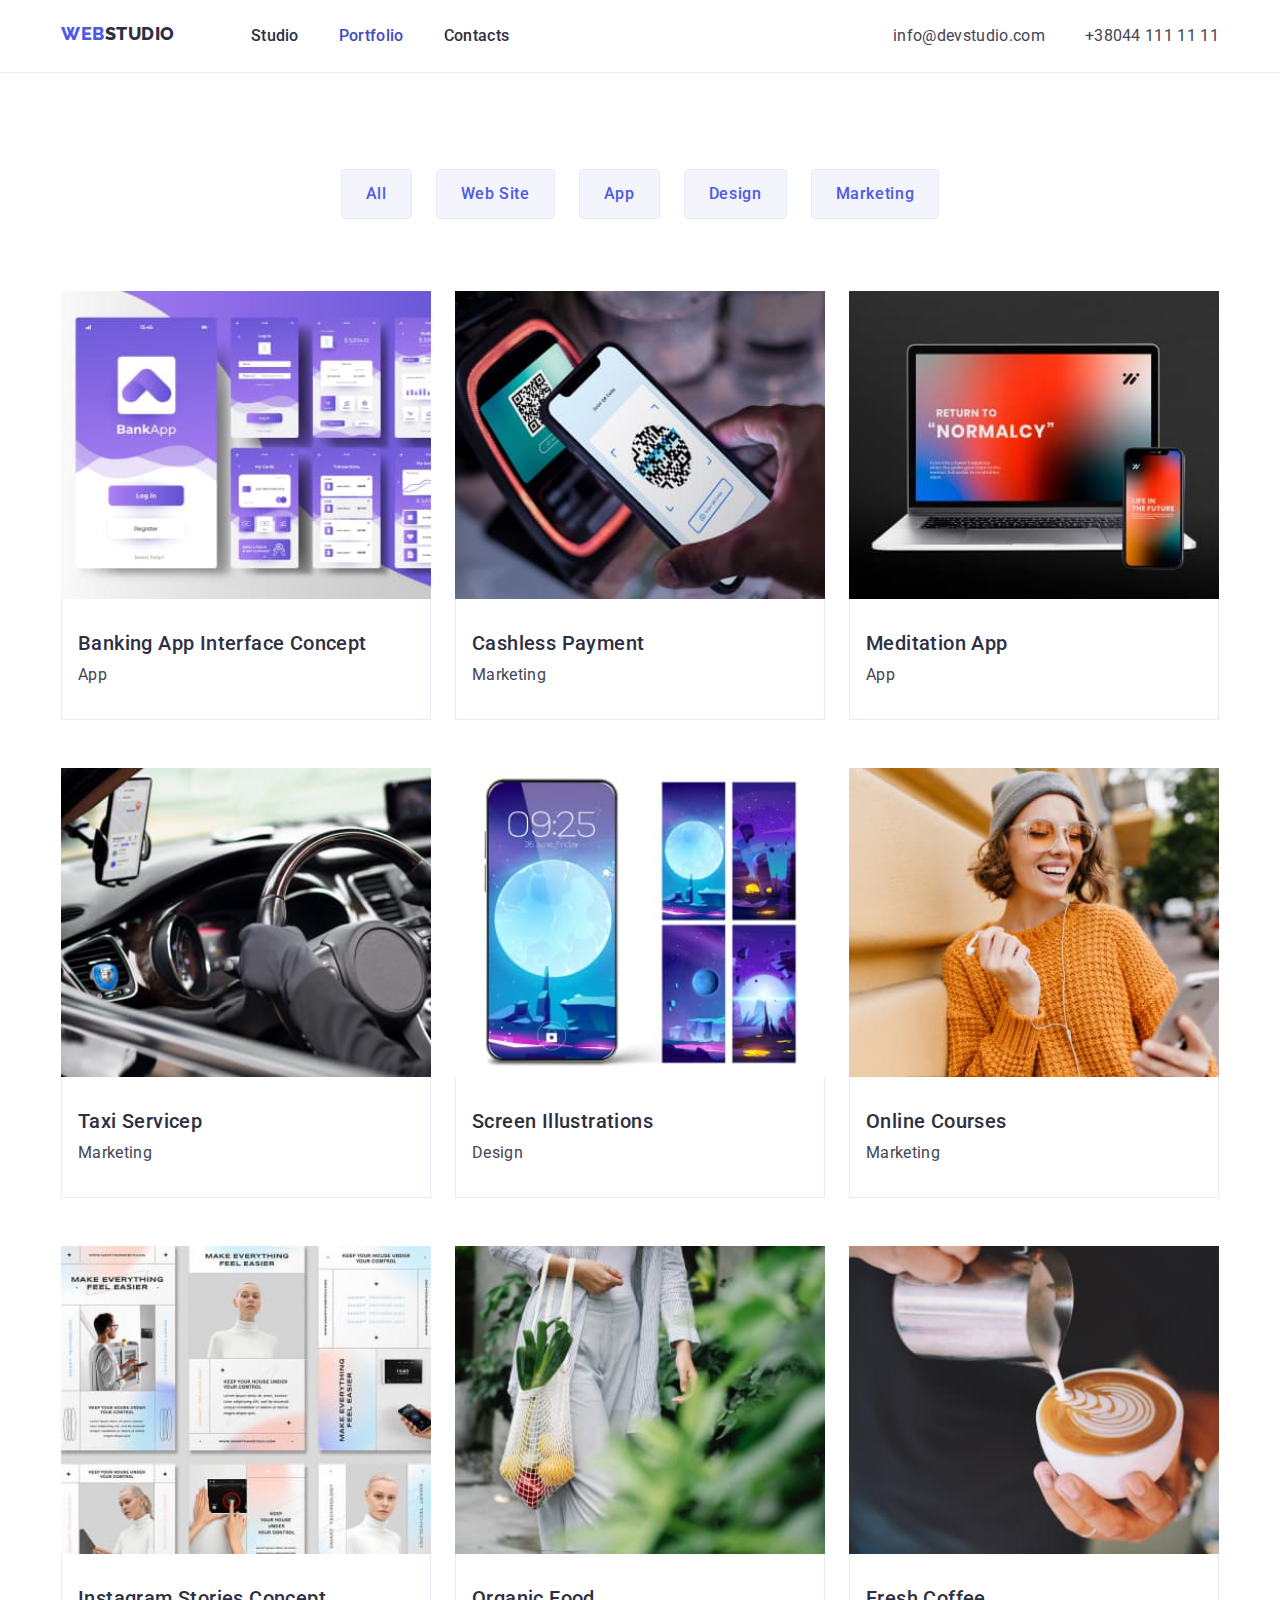
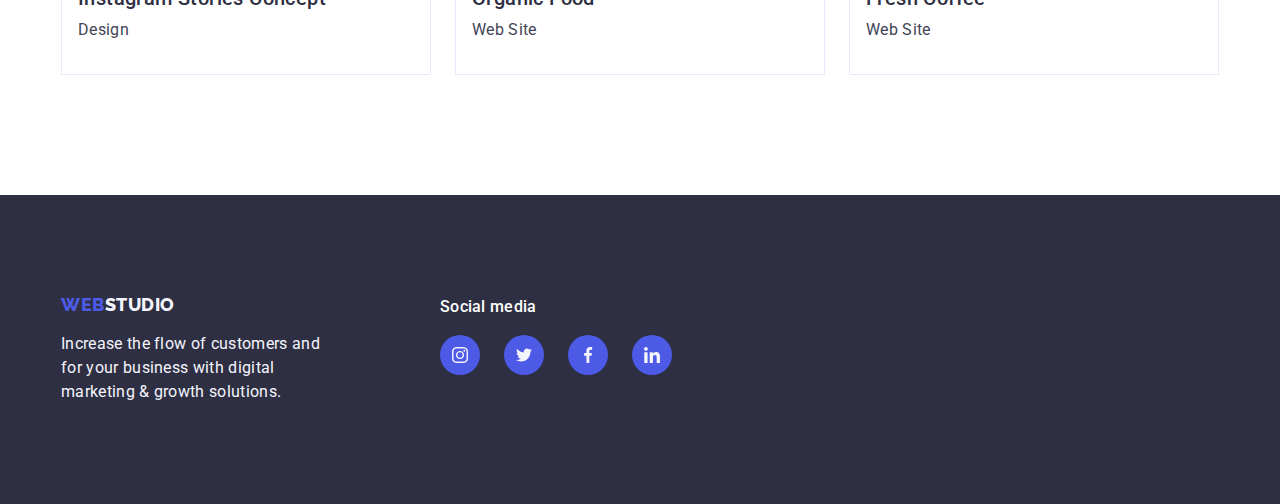
==== commit 02da1280: "homework04-rev02" ====
--- a/portfolio.html
+++ b/portfolio.html
@@ -37,7 +37,7 @@
                 >Studio</a
               >
             </li>
-            <li class="header-nav-menu-item active">
+            <li class="header-nav-menu-item active portfolio">
               <a class="header-nav-menu-item-link" href="./portfolio.html"
                 >Portfolio</a
               >
@@ -247,22 +247,22 @@
           <p class="socialmedia-footer">Social media</p>
           <ul class="socialmedia-links-footer">
             <li class="socialmedia-links-footer-listitem">
-              <svg width="16" height="16">
+              <svg class="icon-socialmedia-link" width="16" height="16">
                 <use href="./images/icons.svg#instagram"></use>
               </svg>
             </li>
             <li class="socialmedia-links-footer-listitem">
-              <svg width="16" height="16">
+              <svg class="icon-socialmedia-link" width="16" height="16">
                 <use href="./images/icons.svg#twitter"></use>
               </svg>
             </li>
             <li class="socialmedia-links-footer-listitem">
-              <svg width="16" height="16">
+              <svg class="icon-socialmedia-link" width="16" height="16">
                 <use href="./images/icons.svg#facebook"></use>
               </svg>
             </li>
             <li class="socialmedia-links-footer-listitem">
-              <svg width="16" height="16">
+              <svg class="icon-socialmedia-link" width="16" height="16">
                 <use href="./images/icons.svg#linkedin"></use>
               </svg>
             </li>
--- a/css/styles.css
+++ b/css/styles.css
@@ -91,6 +91,16 @@
   align-items: flex-start;
   gap: 40px;
 }
+.header-nav-menu-item {
+  display: flex;
+  position: relative;
+}
+.header-nav-menu-item.active .header-nav-menu-item-link {
+  color: var(--ocean);
+}
+.header-nav-menu-item:hover .header-nav-menu-item-link::after {
+  width: 100%;
+}
 .header-nav-menu-item-link {
   color: var(--navyblue);
   text-decoration: none;
@@ -100,18 +110,24 @@
   line-height: 1.5em;
   letter-spacing: 0.32px;
 }
-.header-nav-menu-item-link:hover {
-  color: var(--ocean);
-}
-.header-nav-menu-item-link:focus {
-  color: var(--ocean);
-}
-.header-nav-menu-item-link:active {
-  color: var(--ocean);
-}
-.header-nav-menu-item.active {
-  --navyblue: #404bbf;
-  color: var(--navyblue);
+.header-nav-menu-item-link::after {
+  content: "";
+  height: 4px;
+  width: 0;
+  background-color: var(--ocean);
+  border-radius: 2px;
+  position: absolute;
+  left: 0;
+  bottom: -25px;
+}
+.header-nav-menu-item:hover .header-nav-menu-item-link {
+  color: var(--ocean);
+}
+.header-nav-menu-item:focus .header-nav-menu-item-link {
+  color: var(--ocean);
+}
+.header-nav-menu-item:active .header-nav-menu-item-link {
+  color: var(--ocean);
 }
 
 /* Header Address */
@@ -130,16 +146,13 @@
   text-decoration: none;
 }
 .adress-detail-list-item-link:hover {
-  --slate: #404bbf;
-  color: var(--slate);
+  color: var(--ocean);
 }
 .adress-detail-list-item-link:focus {
-  --slate: #404bbf;
-  color: var(--slate);
+  color: var(--ocean);
 }
 .adress-detail-list-item-link:active {
-  --slate: #404bbf;
-  color: var(--slate);
+  color: var(--ocean);
 }
 
 /* Index Main Body */
@@ -161,12 +174,11 @@
       rgba(46, 47, 66, 0.7)
     ),
     url(../images/people-office.jpg);
-  background-size: cover, contain;
-  background-position: center, center;
-  background-repeat: no-repeat, no-repeat;
-  box-shadow: 0px 4px 4px 0px rgba(0, 0, 0, 0.25);
-}
-
+  background-size: 1440px, 1440px;
+  background-position: center;
+  background-repeat: no-repeat;
+  background-color: var(--navyblue);
+}
 .main-page-header {
   color: var(--white);
   text-align: center;
@@ -222,7 +234,7 @@
   gap: 24px;
 }
 .feature-list-item {
-  width: 264;
+  width: 264px;
 }
 .svg-features {
   display: flex;
@@ -233,7 +245,6 @@
   border-radius: 4px;
   background-color: var(--cloud);
   margin-bottom: 8px;
-  fill: var(--navyblue);
 }
 .feature-list-item-title {
   /* Header 3 */
@@ -391,21 +402,24 @@
   display: flex;
   align-items: center;
   justify-content: center;
-}
-.icon-customer {
-  box-sizing: content-box;
   padding: 16px 32px;
   border-radius: 4px;
-  fill: var(--lightslate);
   border: 1px solid var(--lightslate);
 }
-.icon-customer:hover {
-  fill: var(--ocean);
-  border: 1px solid var(--ocean);
-}
-.icon-customer:focus {
-  fill: var(--ocean);
-  border: 1px solid var(--ocean);
+.customer-listitem:hover {
+  border-color: var(--ocean);
+}
+.icon-customer-link {
+  display: flex;
+  justify-content: center;
+  align-items: center;
+  color: var(--lightslate);
+}
+.customer-listitem:hover .icon-customer-link {
+  color: var(--ocean);
+}
+.icon-customer {
+  fill: currentColor;
 }
 
 /* Footer */
@@ -525,8 +539,7 @@
   letter-spacing: 0.64px;
 }
 .categories-list-item-button:hover {
-  --iris: #fff;
-  color: var(--iris);
+  color: var(--white);
 
   background: var(--ocean);
   border-color: var(--ocean);
@@ -535,8 +548,7 @@
     0px 2px 1px 0px rgba(0, 0, 0, 0.08), 0px 3px 1px 0px rgba(0, 0, 0, 0.1);
 }
 .categories-list-item-button:active {
-  --iris: #fff;
-  color: var(--iris);
+  color: var(--white);
 
   background: var(--ocean);
   border-color: var(--ocean);
@@ -545,8 +557,7 @@
     0px 2px 1px 0px rgba(0, 0, 0, 0.08), 0px 3px 1px 0px rgba(0, 0, 0, 0.1);
 }
 .categories-list-item-button:focus {
-  --iris: #fff;
-  color: var(--iris);
+  color: var(--white);
 
   background: var(--ocean);
   border-color: var(--ocean);
@@ -574,13 +585,6 @@
 .project-list-item {
   width: 370px;
   background: var(--white);
-}
-.project-list-item:hover {
-  border: 1px solid var(--CLOUD, #f4f4fd);
-  background: var(--WHITE, #fff);
-  box-shadow: 0px 2px 1px 0px rgba(46, 47, 66, 0.08),
-    0px 1px 1px 0px rgba(46, 47, 66, 0.16),
-    0px 1px 6px 0px rgba(46, 47, 66, 0.08);
 }
 .container-project-content {
   padding-top: 32px;
@@ -589,6 +593,13 @@
   border: 1px solid var(--cornflower);
   border-top: unset;
 }
+.project-list-item:hover .container-project-content {
+  border: 1px solid var(--cloud);
+  background: var(--white);
+  box-shadow: 0px 2px 1px 0px rgba(46, 47, 66, 0.08),
+    0px 1px 1px 0px rgba(46, 47, 66, 0.16),
+    0px 1px 6px 0px rgba(46, 47, 66, 0.08);
+}
 .project-list-item-title {
   margin-bottom: 8px;
   color: var(--navyblue);
